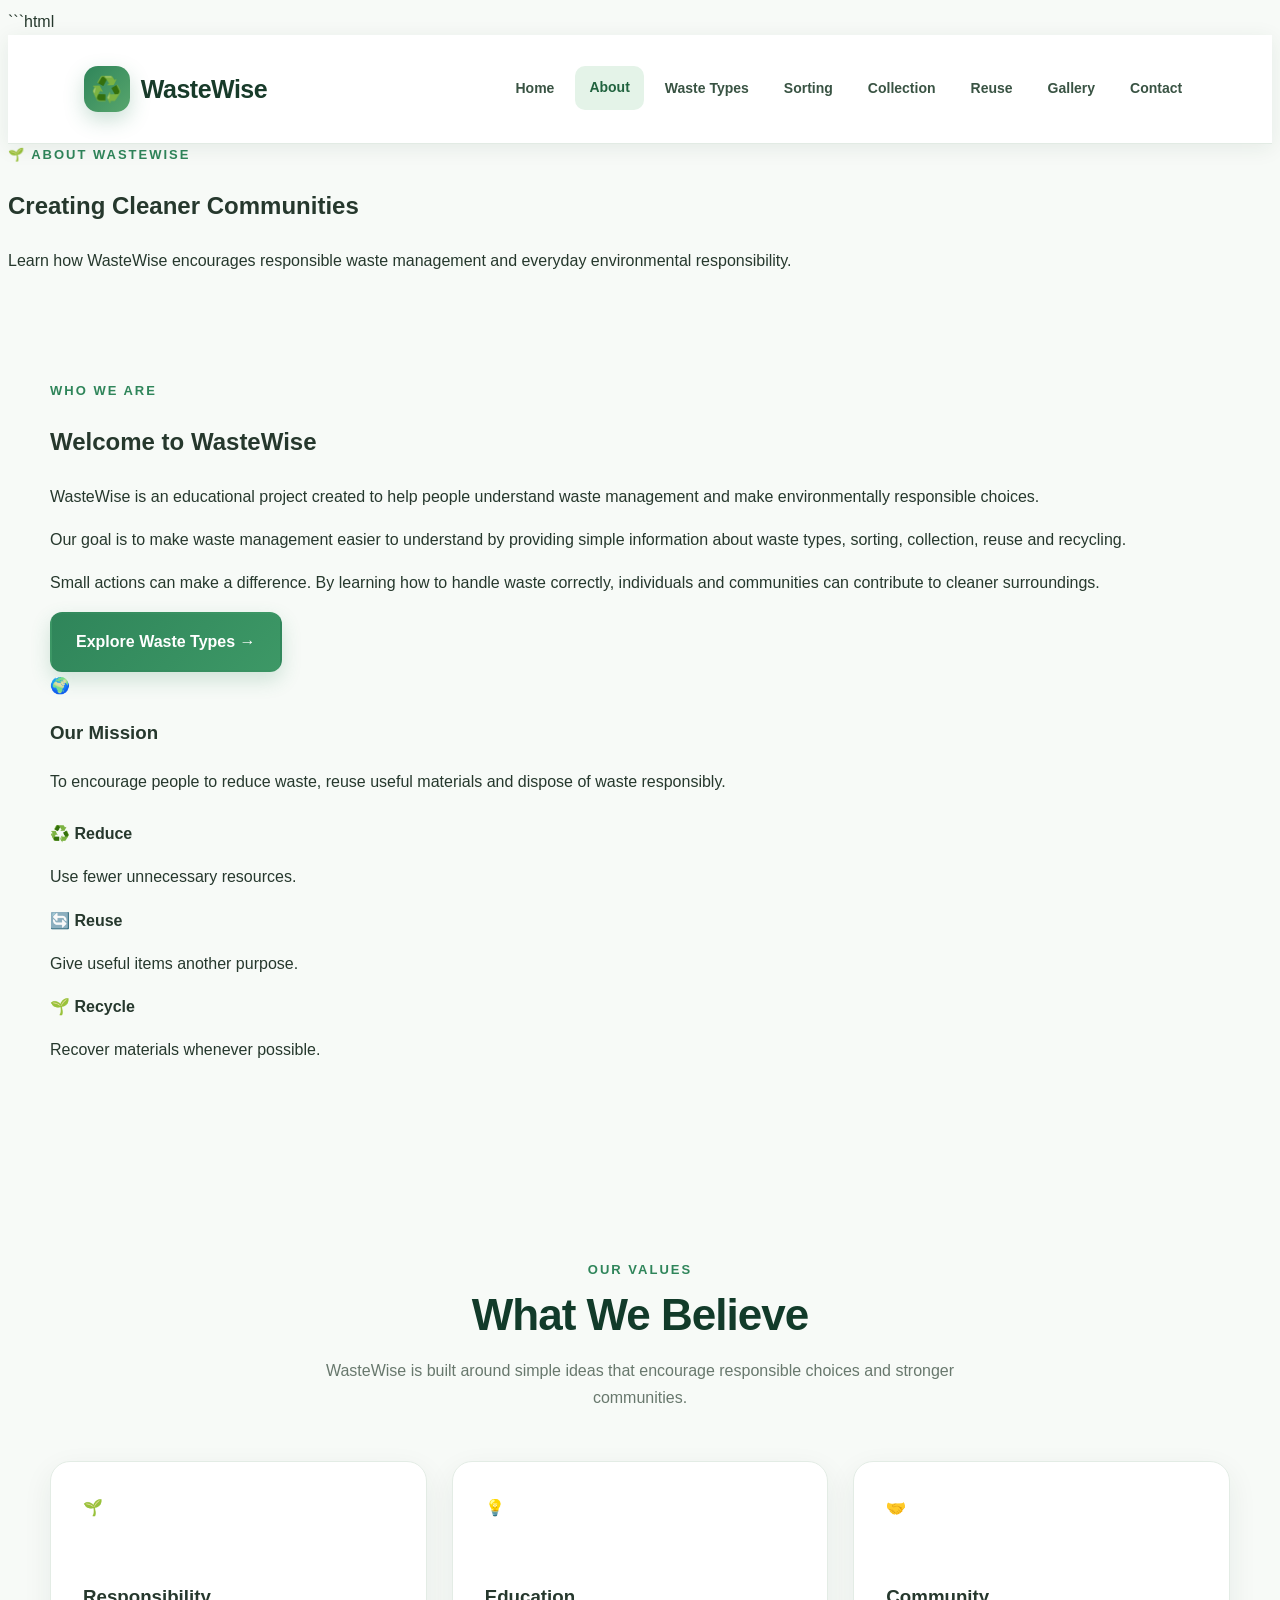
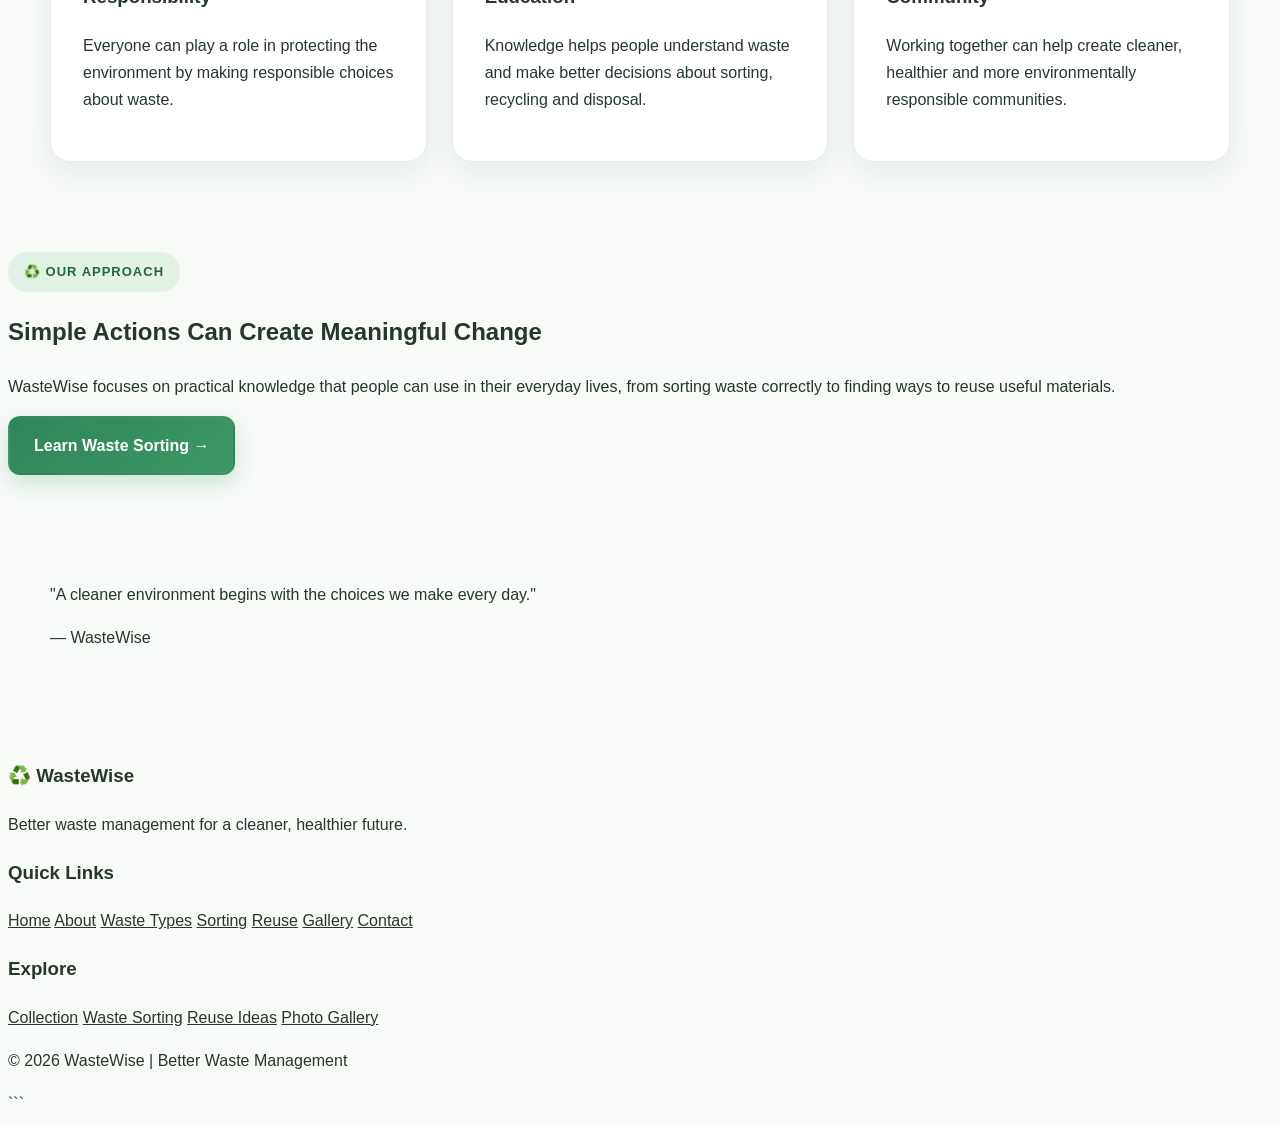
==== about.html @ 2acb81f8 "Revise about.html for improved content and layout Updated the about page to enhance content and stru" ====
```html
<!DOCTYPE html>
<html lang="en">

<head>
    <meta charset="UTF-8">
    <meta name="viewport" content="width=device-width, initial-scale=1.0">

    <meta name="description"
        content="Learn about WasteWise, an educational platform promoting responsible waste management, recycling, reuse and cleaner communities.">

    <title>WasteWise | About Us</title>

    <link rel="stylesheet" href="styles.css">
</head>

<body>

    <!-- ================= HEADER ================= -->

    <header class="header">

        <div class="logo">
            <span>♻️</span>
            <h1>WasteWise</h1>
        </div>

        <nav aria-label="Main navigation">
            <a href="index.html">Home</a>
            <a class="active" href="about.html">About</a>
            <a href="waste-types.html">Waste Types</a>
            <a href="sorting.html">Sorting</a>
            <a href="collection.html">Collection</a>
            <a href="reuse.html">Reuse</a>
            <a href="gallery.html">Gallery</a>
            <a href="contact.html">Contact</a>
        </nav>

    </header>


    <!-- ================= MAIN ================= -->

    <main>

        <!-- PAGE HERO -->

        <section class="page-banner">

            <span>🌱 ABOUT WASTEWISE</span>

            <h2>Creating Cleaner Communities</h2>

            <p>
                Learn how WasteWise encourages responsible waste
                management and everyday environmental responsibility.
            </p>

        </section>


        <!-- ================= INTRODUCTION ================= -->

        <section class="content two-column">

            <div>

                <span class="section-label">WHO WE ARE</span>

                <h2>Welcome to WasteWise</h2>

                <p>
                    WasteWise is an educational project created to help
                    people understand waste management and make
                    environmentally responsible choices.
                </p>

                <p>
                    Our goal is to make waste management easier to
                    understand by providing simple information about
                    waste types, sorting, collection, reuse and recycling.
                </p>

                <p>
                    Small actions can make a difference. By learning how
                    to handle waste correctly, individuals and communities
                    can contribute to cleaner surroundings.
                </p>

                <a href="waste-types.html" class="button">
                    Explore Waste Types →
                </a>

            </div>


            <div class="info-box">

                <div class="big-icon">🌍</div>

                <h3>Our Mission</h3>

                <p>
                    To encourage people to reduce waste, reuse useful
                    materials and dispose of waste responsibly.
                </p>

                <div style="margin-top: 25px;">

                    <strong>♻️ Reduce</strong>
                    <p>Use fewer unnecessary resources.</p>

                    <strong>🔄 Reuse</strong>
                    <p>Give useful items another purpose.</p>

                    <strong>🌱 Recycle</strong>
                    <p>Recover materials whenever possible.</p>

                </div>

            </div>

        </section>


        <!-- ================= VALUES ================= -->

        <section class="content">

            <div class="section-heading">

                <span>OUR VALUES</span>

                <h2>What We Believe</h2>

                <p>
                    WasteWise is built around simple ideas that encourage
                    responsible choices and stronger communities.
                </p>

            </div>


            <div class="cards">

                <!-- RESPONSIBILITY -->

                <article class="card">

                    <div class="card-icon">
                        🌱
                    </div>

                    <h3>Responsibility</h3>

                    <p>
                        Everyone can play a role in protecting the
                        environment by making responsible choices
                        about waste.
                    </p>

                </article>


                <!-- EDUCATION -->

                <article class="card">

                    <div class="card-icon">
                        💡
                    </div>

                    <h3>Education</h3>

                    <p>
                        Knowledge helps people understand waste and
                        make better decisions about sorting, recycling
                        and disposal.
                    </p>

                </article>


                <!-- COMMUNITY -->

                <article class="card">

                    <div class="card-icon">
                        🤝
                    </div>

                    <h3>Community</h3>

                    <p>
                        Working together can help create cleaner,
                        healthier and more environmentally responsible
                        communities.
                    </p>

                </article>

            </div>

        </section>


        <!-- ================= HOW WE HELP ================= -->

        <section class="green-section">

            <div>

                <span class="badge badge-light">
                    ♻️ OUR APPROACH
                </span>

                <h2>
                    Simple Actions Can Create Meaningful Change
                </h2>

                <p>
                    WasteWise focuses on practical knowledge that people
                    can use in their everyday lives, from sorting waste
                    correctly to finding ways to reuse useful materials.
                </p>

            </div>

            <a href="sorting.html" class="button white-button">
                Learn Waste Sorting →
            </a>

        </section>


        <!-- ================= QUOTE ================= -->

        <section class="content">

            <div class="quote-box">

                <p>
                    "A cleaner environment begins with the choices
                    we make every day."
                </p>

                <span>— WasteWise</span>

            </div>

        </section>

    </main>


    <!-- ================= FOOTER ================= -->

    <footer>

        <div class="footer-content">

            <div>

                <h3>♻️ WasteWise</h3>

                <p>
                    Better waste management for a cleaner,
                    healthier future.
                </p>

            </div>


            <div>

                <h3>Quick Links</h3>

                <a href="index.html">Home</a>
                <a href="about.html">About</a>
                <a href="waste-types.html">Waste Types</a>
                <a href="sorting.html">Sorting</a>
                <a href="reuse.html">Reuse</a>
                <a href="gallery.html">Gallery</a>
                <a href="contact.html">Contact</a>

            </div>


            <div>

                <h3>Explore</h3>

                <a href="collection.html">Collection</a>
                <a href="sorting.html">Waste Sorting</a>
                <a href="reuse.html">Reuse Ideas</a>
                <a href="gallery.html">Photo Gallery</a>

            </div>

        </div>


        <div class="copyright">

            <p>
                © 2026 WasteWise | Better Waste Management
            </p>

        </div>

    </footer>

</body>

</html>
```
---- styles.css ----
```css
/* =========================================================
   WASTEWISE
   MODERN ECO-FRIENDLY STYLESHEET
   ========================================================= */

/* ---------- RESET ---------- */

* {
    margin: 0;
    padding: 0;
    box-sizing: border-box;
}

html {
    scroll-behavior: smooth;
}

body {
    font-family: "Segoe UI", Arial, Helvetica, sans-serif;
    color: #26382d;
    background: #f7faf7;
    line-height: 1.7;
    overflow-x: hidden;
}

img {
    max-width: 100%;
    display: block;
}

a {
    color: inherit;
}

button,
input,
textarea,
select {
    font: inherit;
}


/* =========================================================
   HEADER
   ========================================================= */

.header {
    background: rgba(255, 255, 255, 0.96);
    color: #183b2a;
    padding: 16px 6%;
    display: flex;
    justify-content: space-between;
    align-items: center;
    gap: 30px;
    position: sticky;
    top: 0;
    z-index: 1000;
    border-bottom: 1px solid #e2ebe4;
    box-shadow: 0 4px 20px rgba(24, 59, 42, 0.08);
    backdrop-filter: blur(12px);
}

.logo {
    display: flex;
    align-items: center;
    gap: 11px;
}

.logo span {
    width: 46px;
    height: 46px;
    display: grid;
    place-items: center;
    background: linear-gradient(135deg, #2f855a, #58a66d);
    color: white;
    border-radius: 14px;
    font-size: 25px;
    box-shadow: 0 8px 20px rgba(47, 133, 90, 0.25);
}

.logo h1 {
    font-size: 25px;
    letter-spacing: -0.5px;
}

nav {
    display: flex;
    flex-wrap: wrap;
    justify-content: center;
    gap: 7px;
}

nav a {
    color: #395343;
    text-decoration: none;
    padding: 10px 14px;
    border-radius: 10px;
    font-size: 14px;
    font-weight: 700;
    transition: all 0.25s ease;
}

nav a:hover,
nav a.active {
    background: #e4f3e8;
    color: #21633f;
    transform: translateY(-1px);
}


/* =========================================================
   HERO
   ========================================================= */

.hero {
    min-height: 650px;
    padding: 90px 8%;
    display: flex;
    align-items: center;
    justify-content: space-between;
    gap: 60px;
    position: relative;
    overflow: hidden;
    background:
        radial-gradient(circle at 85% 20%, rgba(120, 184, 133, 0.18), transparent 30%),
        linear-gradient(135deg, #f0f9f2, #fbfdf8);
}

.hero::before {
    content: "";
    position: absolute;
    width: 350px;
    height: 350px;
    border-radius: 50%;
    background: rgba(74, 145, 91, 0.06);
    left: -150px;
    bottom: -150px;
}

.hero-content {
    max-width: 700px;
    position: relative;
    z-index: 2;
}

.badge {
    display: inline-flex;
    align-items: center;
    gap: 7px;
    background: #e2f2e5;
    color: #24663f;
    padding: 9px 16px;
    border-radius: 50px;
    font-size: 13px;
    font-weight: 800;
    letter-spacing: 1px;
    text-transform: uppercase;
}

.hero h2 {
    margin: 22px 0;
    font-size: clamp(44px, 7vw, 78px);
    line-height: 1;
    letter-spacing: -3px;
    color: #123b2a;
}

.hero h2 span {
    display: block;
    color: #2f855a;
}

.hero-content > p {
    max-width: 620px;
    font-size: 19px;
    color: #56675c;
}

.hero-buttons {
    margin-top: 32px;
    display: flex;
    flex-wrap: wrap;
    gap: 13px;
}


/* =========================================================
   BUTTONS
   ========================================================= */

.button {
    display: inline-flex;
    align-items: center;
    justify-content: center;
    gap: 8px;
    padding: 14px 24px;
    border-radius: 12px;
    background: linear-gradient(135deg, #2f855a, #3d9866);
    color: white;
    text-decoration: none;
    font-weight: 800;
    border: 2px solid transparent;
    box-shadow: 0 8px 20px rgba(47, 133, 90, 0.2);
    transition: all 0.25s ease;
}

.button:hover {
    transform: translateY(-3px);
    box-shadow: 0 13px 28px rgba(47, 133, 90, 0.28);
}

.button-light {
    background: white;
    color: #24633f;
    border: 2px solid #2f855a;
    box-shadow: none;
}

.button-light:hover {
    background: #eaf6ed;
}


/* =========================================================
   HERO ART
   ========================================================= */

.hero-art {
    width: 410px;
    height: 410px;
    flex-shrink: 0;
    border-radius: 50%;
    background:
        radial-gradient(circle at 35% 30%, #ffffff, transparent 20%),
        linear-gradient(145deg, #d9f0dd, #b9dfc2);
    position: relative;
    display: flex;
    align-items: center;
    justify-content: center;
    box-shadow:
        0 30px 70px rgba(18, 59, 42, 0.15),
        inset 0 0 0 14px rgba(255, 255, 255, 0.35);
    animation: float 5s ease-in-out infinite;
}

.earth {
    font-size: 150px;
    filter: drop-shadow(0 15px 15px rgba(18, 59, 42, 0.18));
}

.recycle-symbol {
    position: absolute;
    right: 28px;
    top: 35px;
    font-size: 65px;
    animation: spin 10s linear infinite;
}

.leaf {
    position: absolute;
    font-size: 50px;
}

.leaf-one {
    left: 35px;
    bottom: 75px;
}

.leaf-two {
    right: 55px;
    bottom: 45px;
}

@keyframes float {
    0%, 100% {
        transform: translateY(0);
    }
    50% {
        transform: translateY(-12px);
    }
}

@keyframes spin {
    from {
        transform: rotate(0);
    }
    to {
        transform: rotate(360deg);
    }
}


/* =========================================================
   CONTENT
   ========================================================= */

.content {
    max-width: 1180px;
    margin: auto;
    padding: 90px 25px;
}

.section-heading {
    text-align: center;
    max-width: 720px;
    margin: 0 auto 50px;
}

.section-heading > span,
.section-label,
.page-banner > span {
    color: #2f855a;
    font-size: 13px;
    font-weight: 800;
    letter-spacing: 2px;
    text-transform: uppercase;
}

.section-heading h2 {
    margin: 9px 0 14px;
    font-size: clamp(32px, 5vw, 44px);
    line-height: 1.15;
    color: #123b2a;
    letter-spacing: -1px;
}

.section-heading p {
    color: #68786d;
    font-size: 16px;
}


/* =========================================================
   CARDS
   ========================================================= */

.cards {
    display: grid;
    grid-template-columns: repeat(3, 1fr);
    gap: 25px;
}

.card {
    background: rgba(255, 255, 255, 0.95);
    padding: 32px;
    border-radius: 20px;
    box-shadow: 0 10px 30px rgba(18, 59, 42, 0.07);
    border: 1px solid #e3ece5;
    transition: all 0.3s ease;
    position: relative;
    overflow: hidden;
}

.card::before {
    content: "";
    position: absolute;
    top: 0;
    left: 0;
    width: 100%;
    height: 4px;
    background: linear-gradient(90deg, #2f855a, #83b96c);
    transform: scaleX(0);
    transform-origin: left;
    transition: transform 0.3s ease;
}

.card:hover {
    transform: translateY(-9px);
    box-shadow: 0 20px 40px rgba(18, 59, 42, 0.13);
}

.card:hover::before {
    transform: scaleX(1);
}

.card-icon {
    width: 68px;
    height: 68px;
    display: grid;
    place-it
```
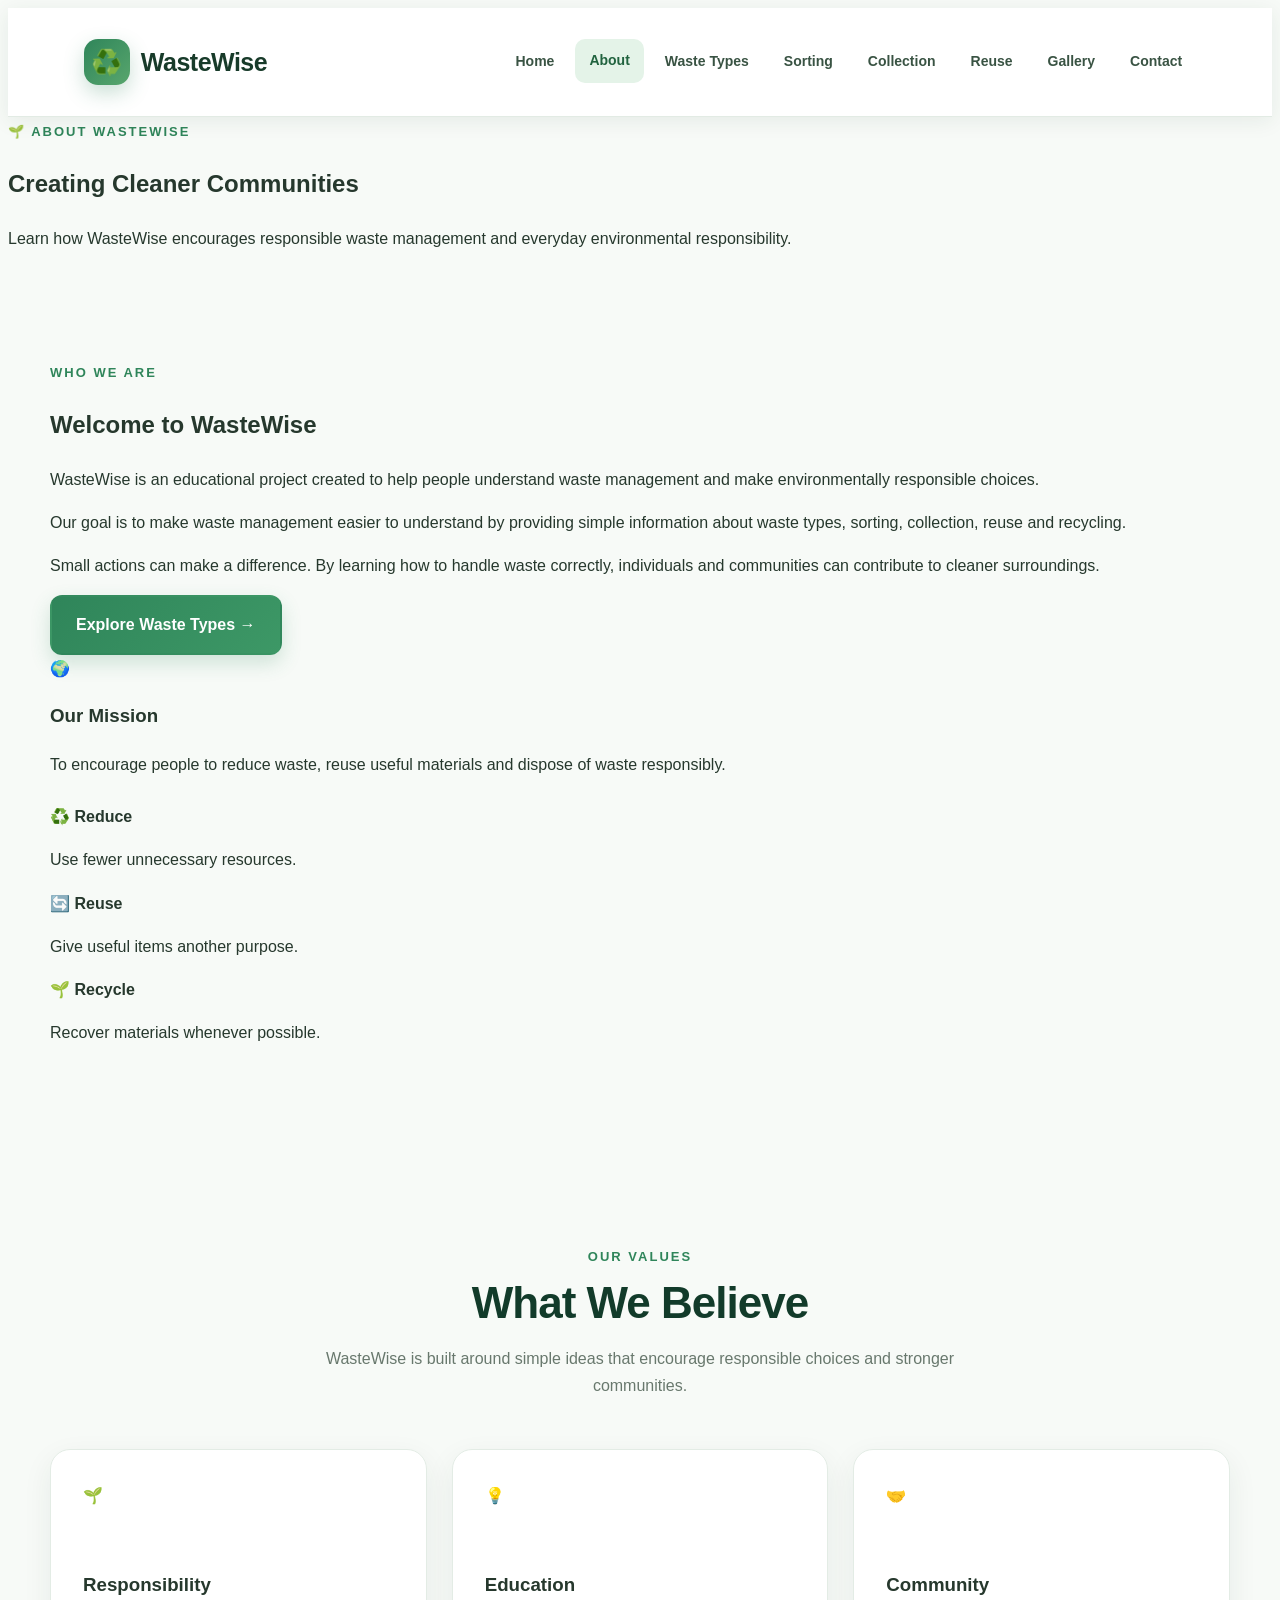
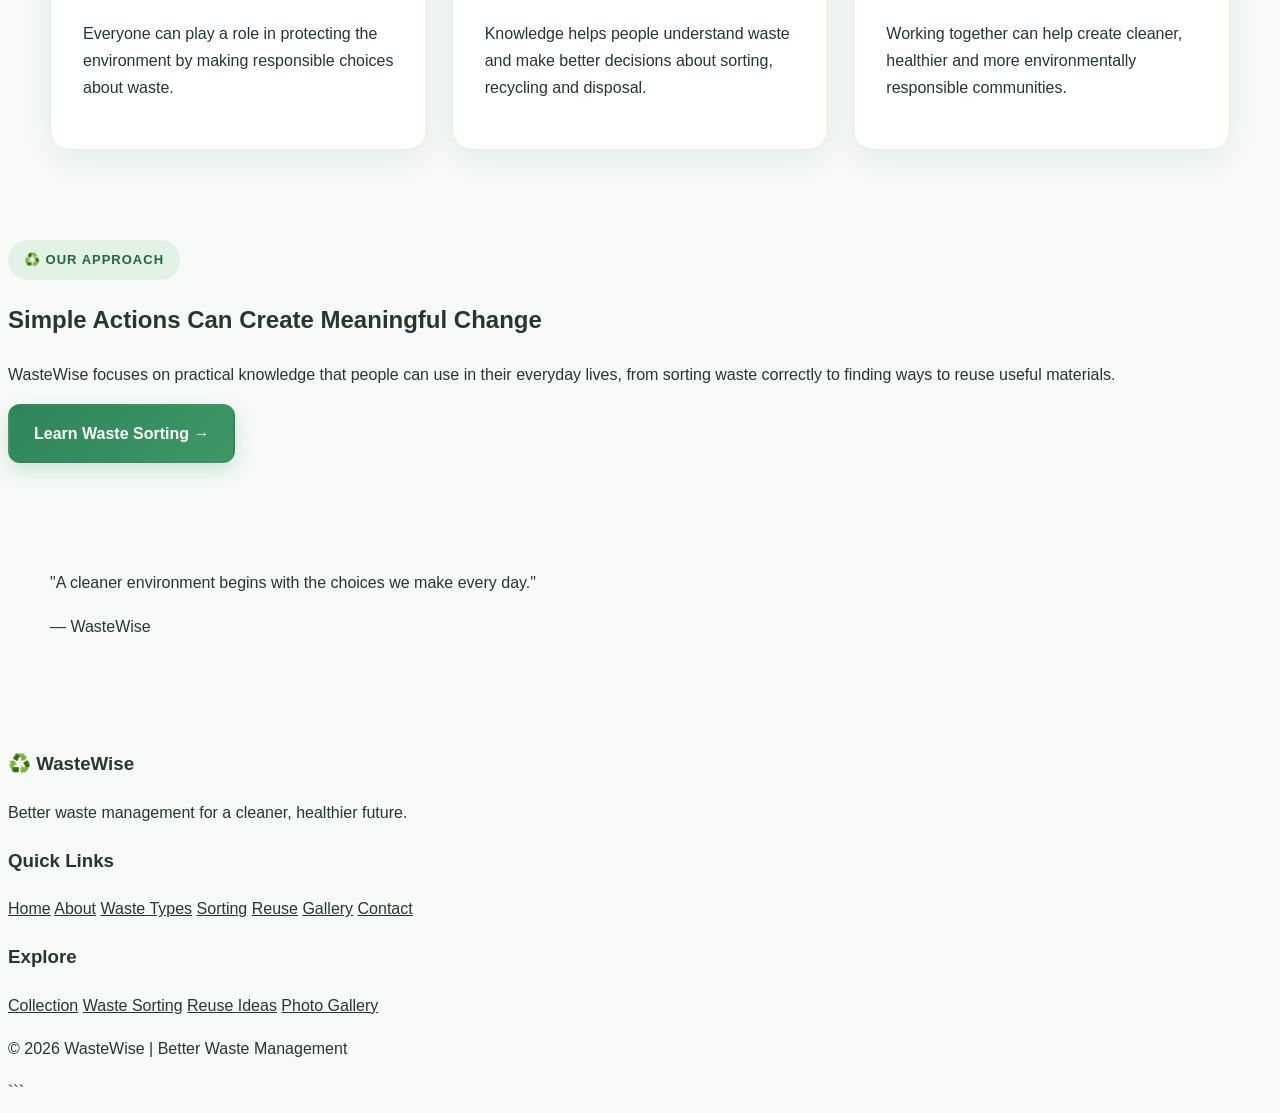
==== commit 21cfdb54: "Remove code block formatting from about.html" ====
--- a/about.html
+++ b/about.html
@@ -1,4 +1,4 @@
-```html
+
 <!DOCTYPE html>
 <html lang="en">
 
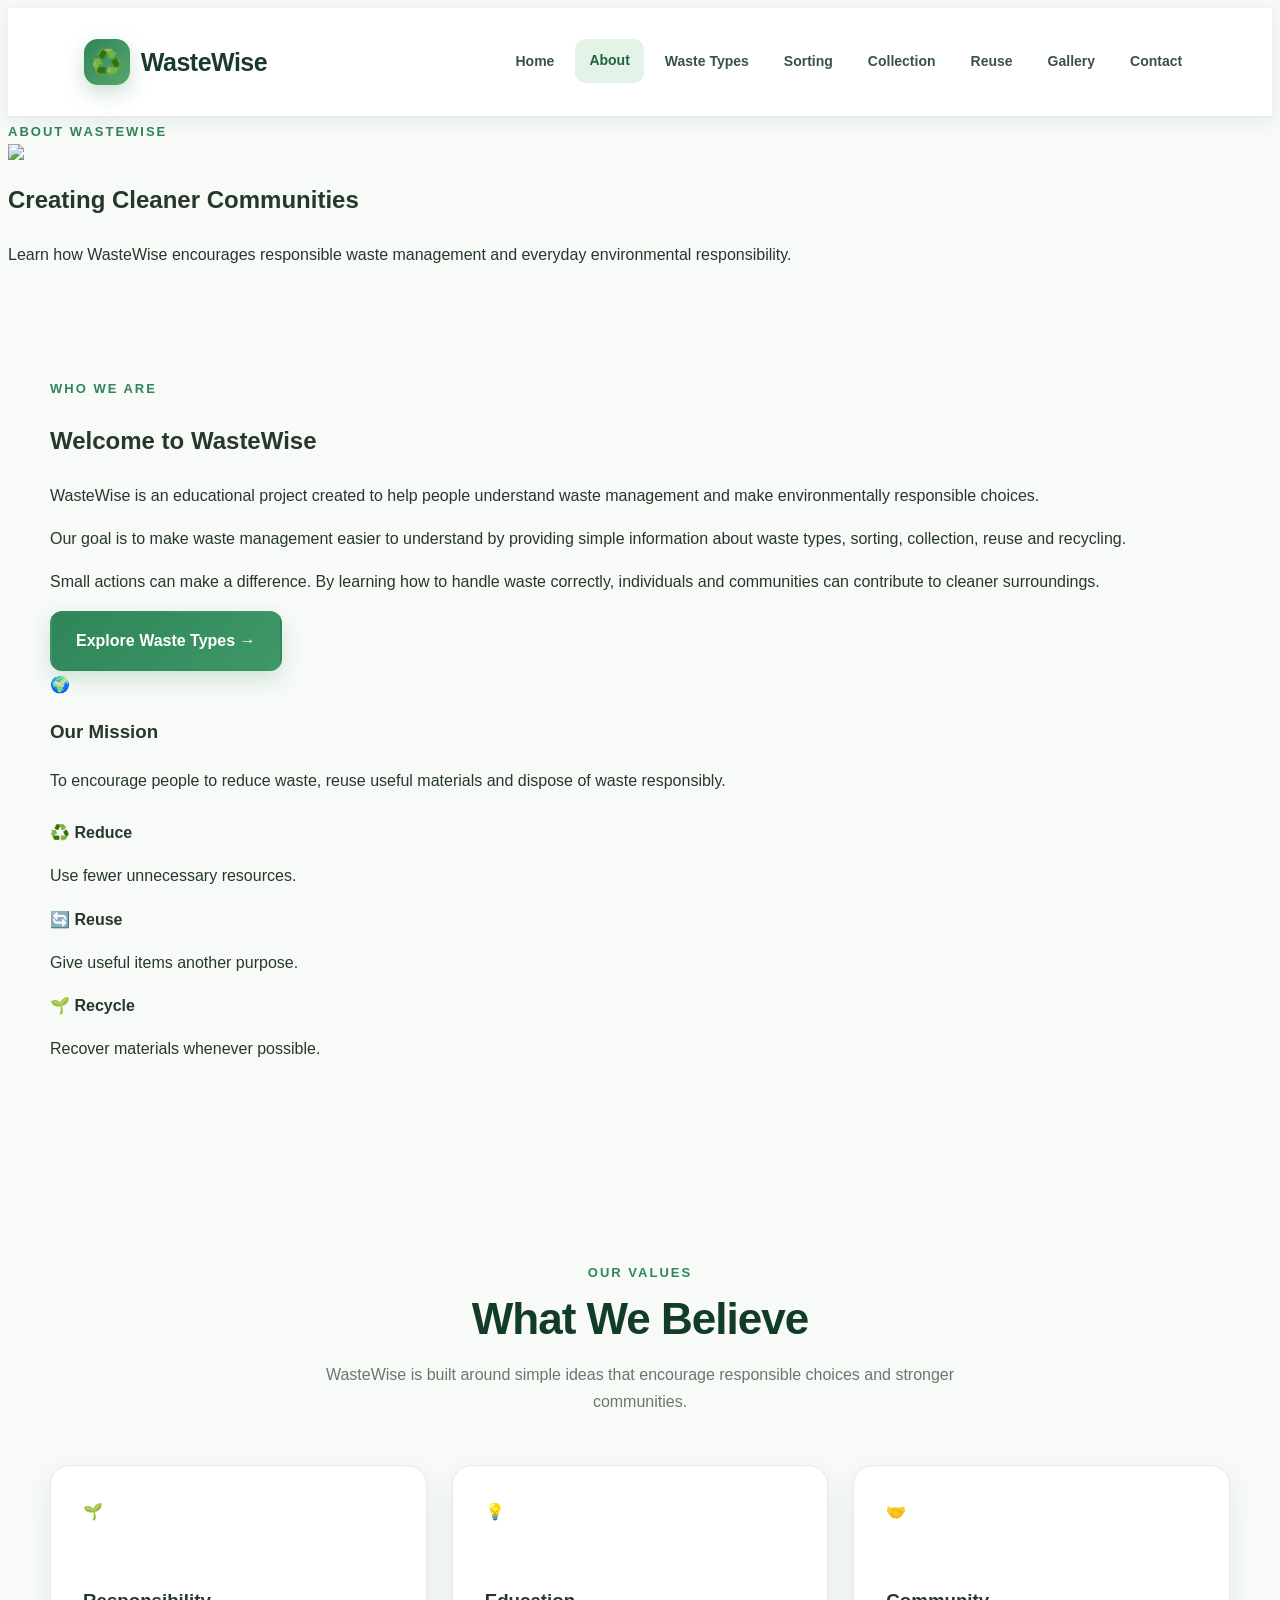
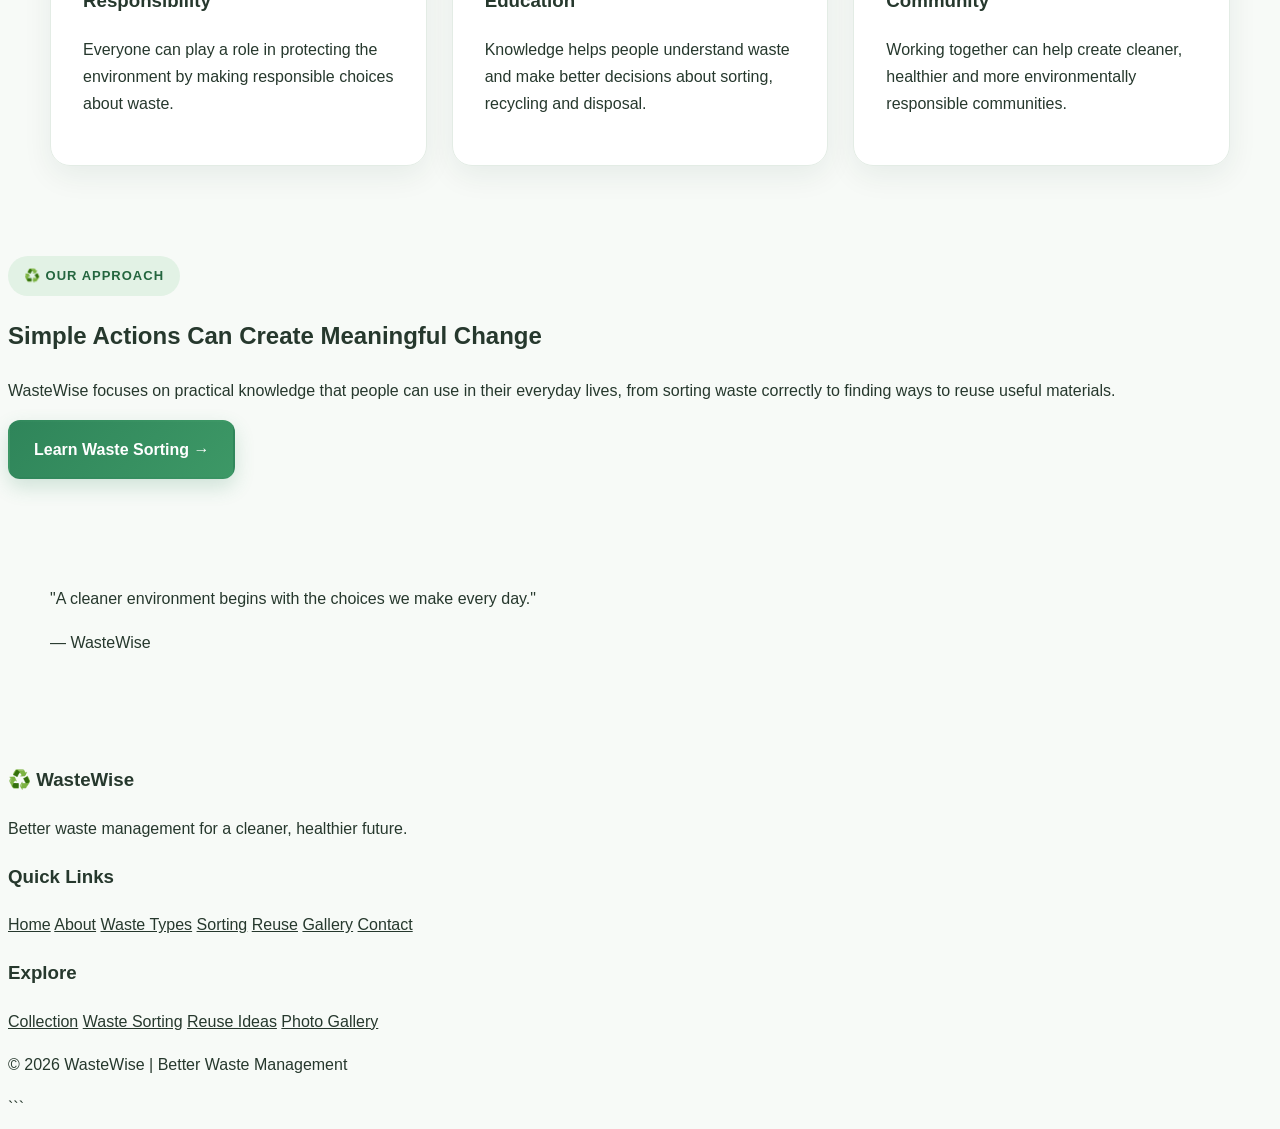
==== commit 05985d67: "Update ABOUT WASTEWISE section in about.html Removed emoji from the ABOUT WASTEWISE section and adde" ====
--- a/about.html
+++ b/about.html
@@ -47,8 +47,8 @@
 
         <section class="page-banner">
 
-            <span>🌱 ABOUT WASTEWISE</span>
-
+            <span>ABOUT WASTEWISE</span>
+<img src="https://encrypted-tbn0.gstatic.com/images?q=tbn:ANd9GcRUNq18SVHl4RK_Y_CMMd8hq0FpQwHWqnF8I0GeG8abMw&s=10">
             <h2>Creating Cleaner Communities</h2>
 
             <p>
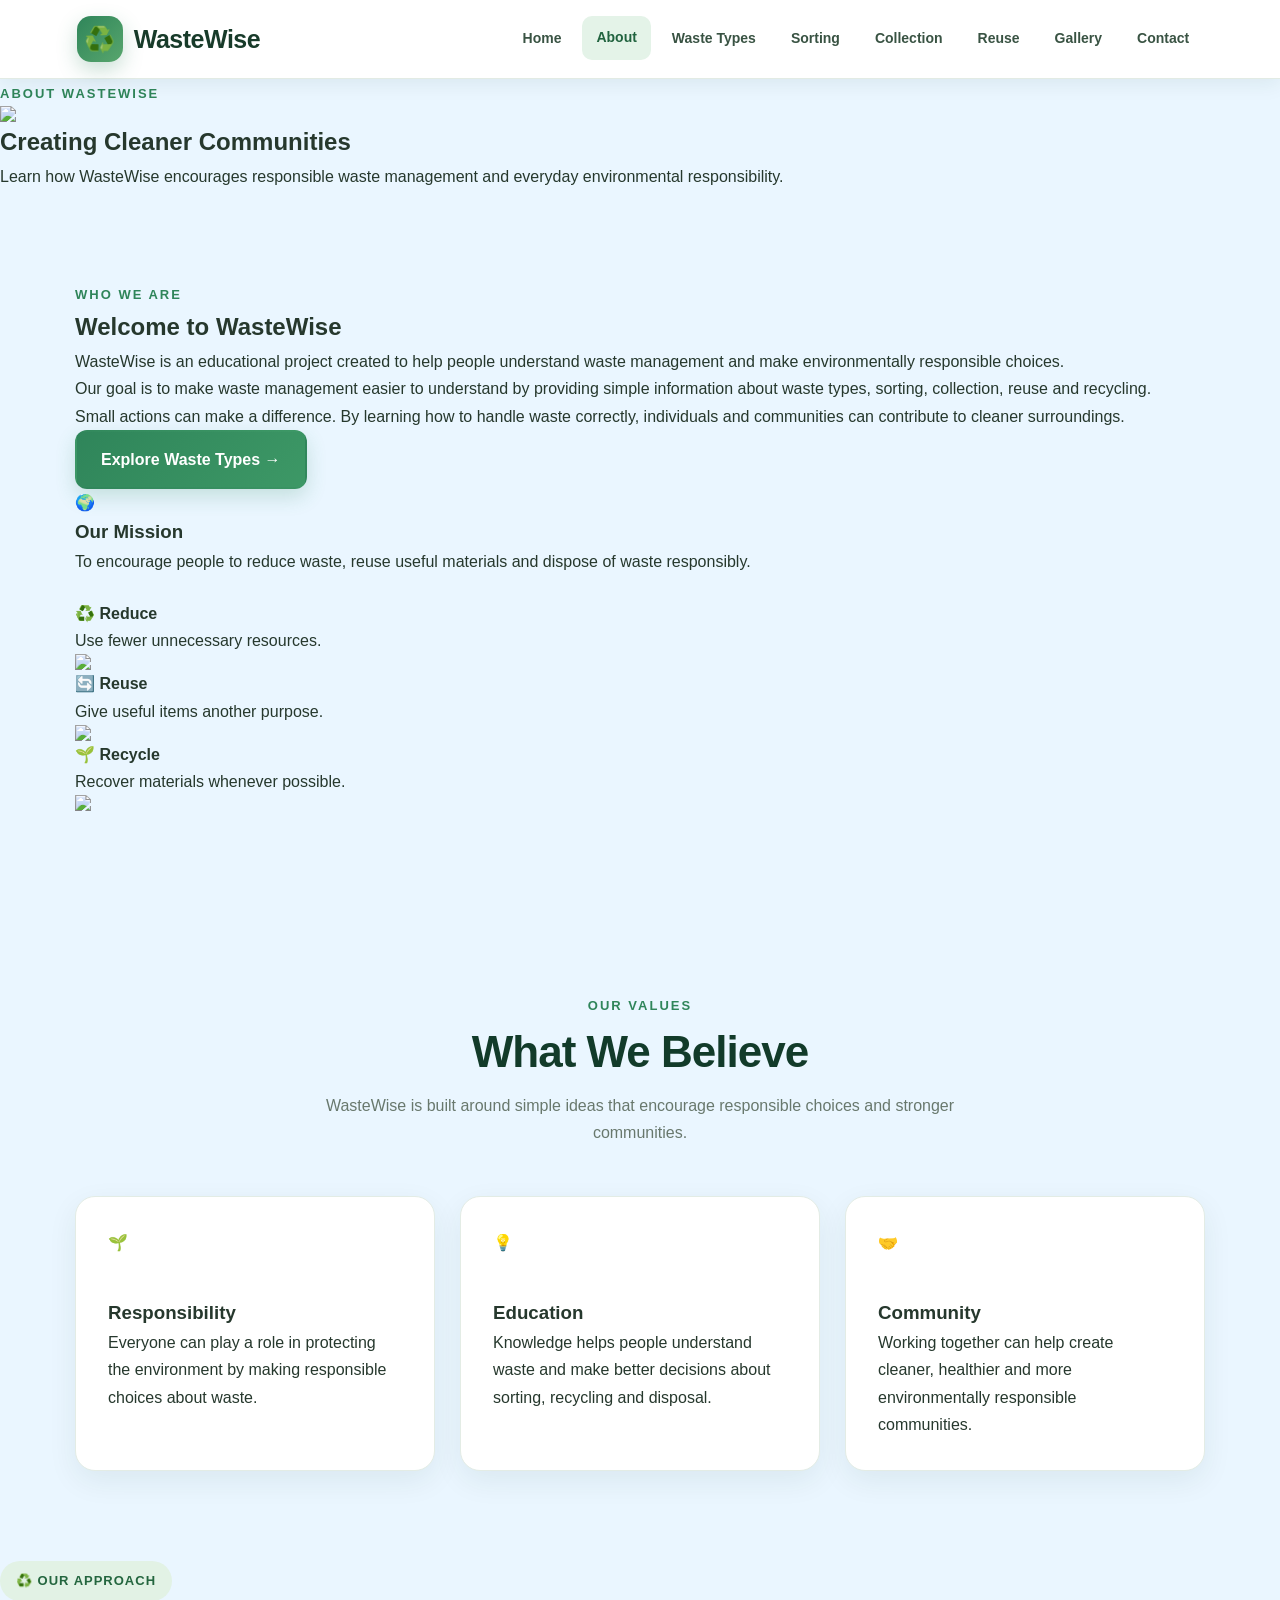
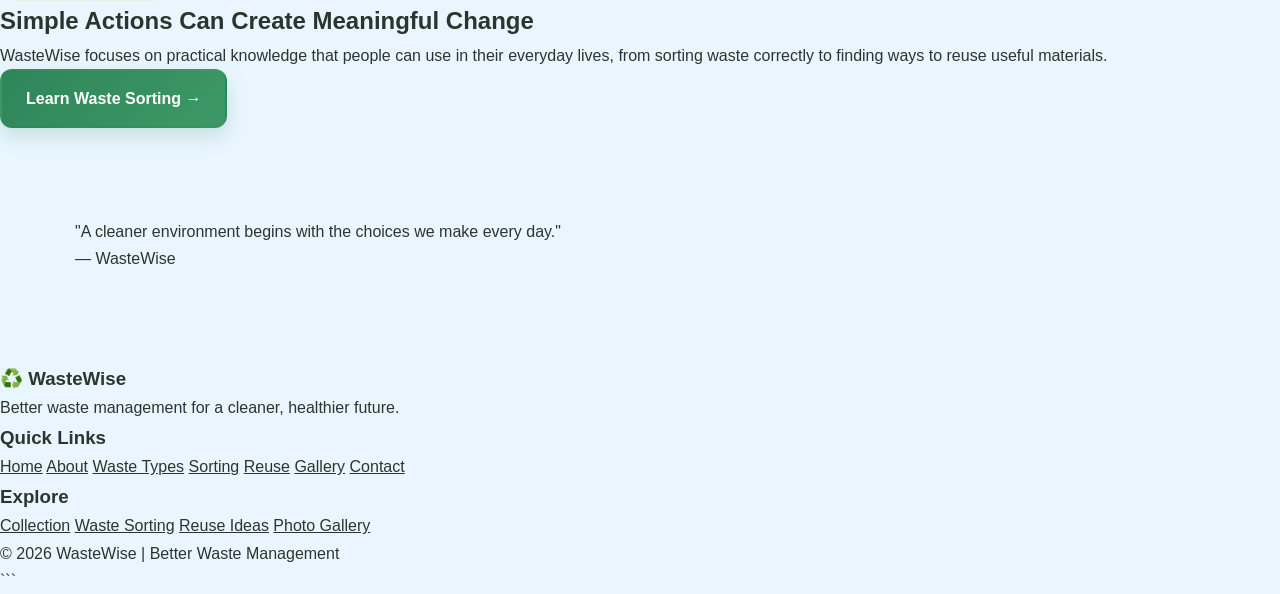
==== commit dc90413a: "Add images for Reduce, Reuse, and Recycle sections Added images to illustrate the concepts of Reduce" ====
--- a/about.html
+++ b/about.html
@@ -109,13 +109,13 @@
 
                     <strong>♻️ Reduce</strong>
                     <p>Use fewer unnecessary resources.</p>
-
+<img src="https://plus.unsplash.com/premium_photo-1725394914811-489517158d80?w=500&auto=format&fit=crop&q=60&ixlib=rb-4.1.0&ixid=M3wxMjA3fDB8MHxzZWFyY2h8MTN8fHdhc3RlJTIwb2YlMjBSZWR1Y2UlMjBpbWFnZXN8ZW58MHx8MHx8fDA%3D">
                     <strong>🔄 Reuse</strong>
                     <p>Give useful items another purpose.</p>
-
+<img src="https://encrypted-tbn0.gstatic.com/images?q=tbn:ANd9GcSFJnk0Rv8qyl9WDNXP_B0CjXSRigIPsgx_Llyh6IUiSw&s=10">
                     <strong>🌱 Recycle</strong>
                     <p>Recover materials whenever possible.</p>
-
+<img src="https://encrypted-tbn0.gstatic.com/images?q=tbn:ANd9GcR722qlA6U1UYxWycg8N8PKze1l2-P0S6ncdpdfuuEYtw&s=10">
                 </div>
 
             </div>
--- a/styles.css
+++ b/styles.css
@@ -1,4 +1,4 @@
-```css
+
 /* =========================================================
    WASTEWISE
    MODERN ECO-FRIENDLY STYLESHEET
@@ -19,7 +19,7 @@
 body {
     font-family: "Segoe UI", Arial, Helvetica, sans-serif;
     color: #26382d;
-    background: #f7faf7;
+    background: #eaf6ff;
     line-height: 1.7;
     overflow-x: hidden;
 }
@@ -123,8 +123,8 @@
     position: relative;
     overflow: hidden;
     background:
-        radial-gradient(circle at 85% 20%, rgba(120, 184, 133, 0.18), transparent 30%),
-        linear-gradient(135deg, #f0f9f2, #fbfdf8);
+        radial-gradient(circle at 85% 20%, rgba(120, 190, 230, 0.18), transparent 30%),
+        linear-gradient(135deg, #eaf6ff, #f7fcff);
 }
 
 .hero::before {
@@ -369,6 +369,9 @@
     transform: translateY(-9px);
     box-shadow: 0 20px 40px rgba(18, 59, 42, 0.13);
 }
+.card {
+    background: #ffffff;
+}
 
 .card:hover::before {
     transform: scaleX(1);
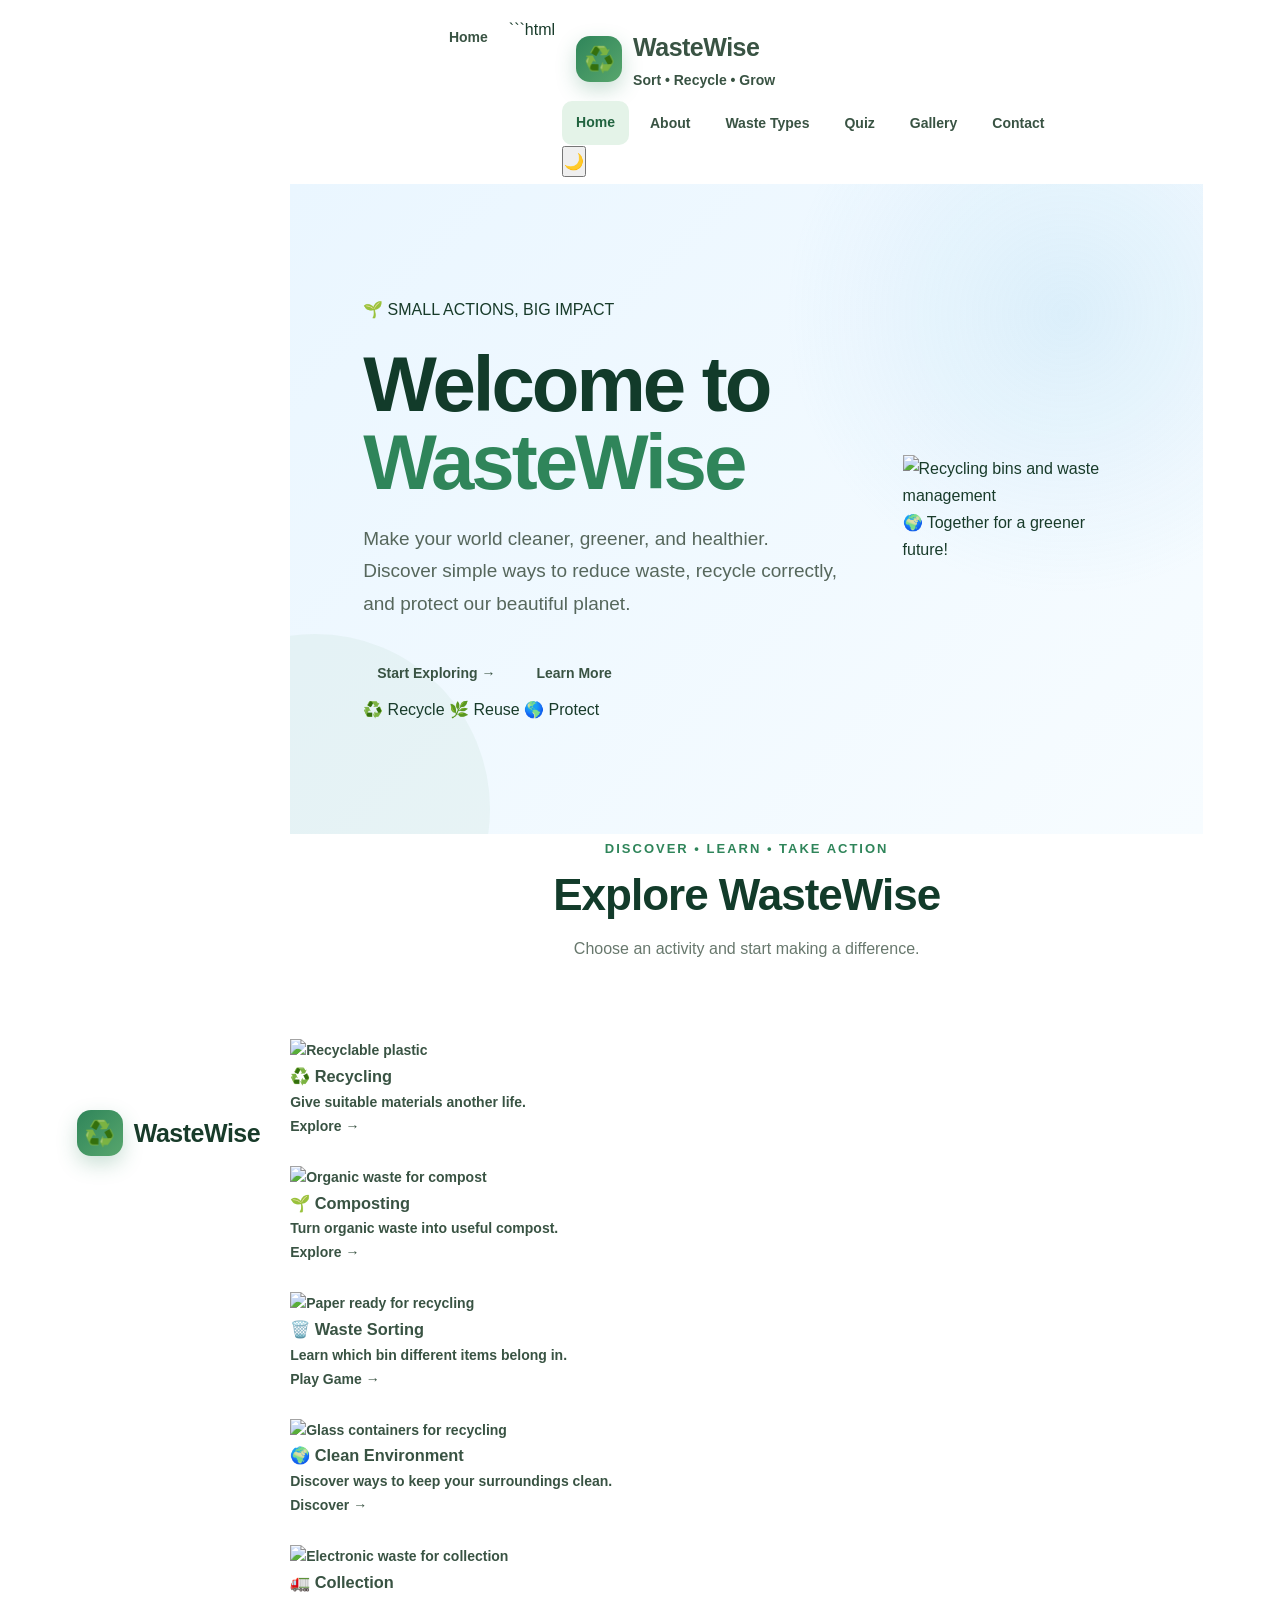
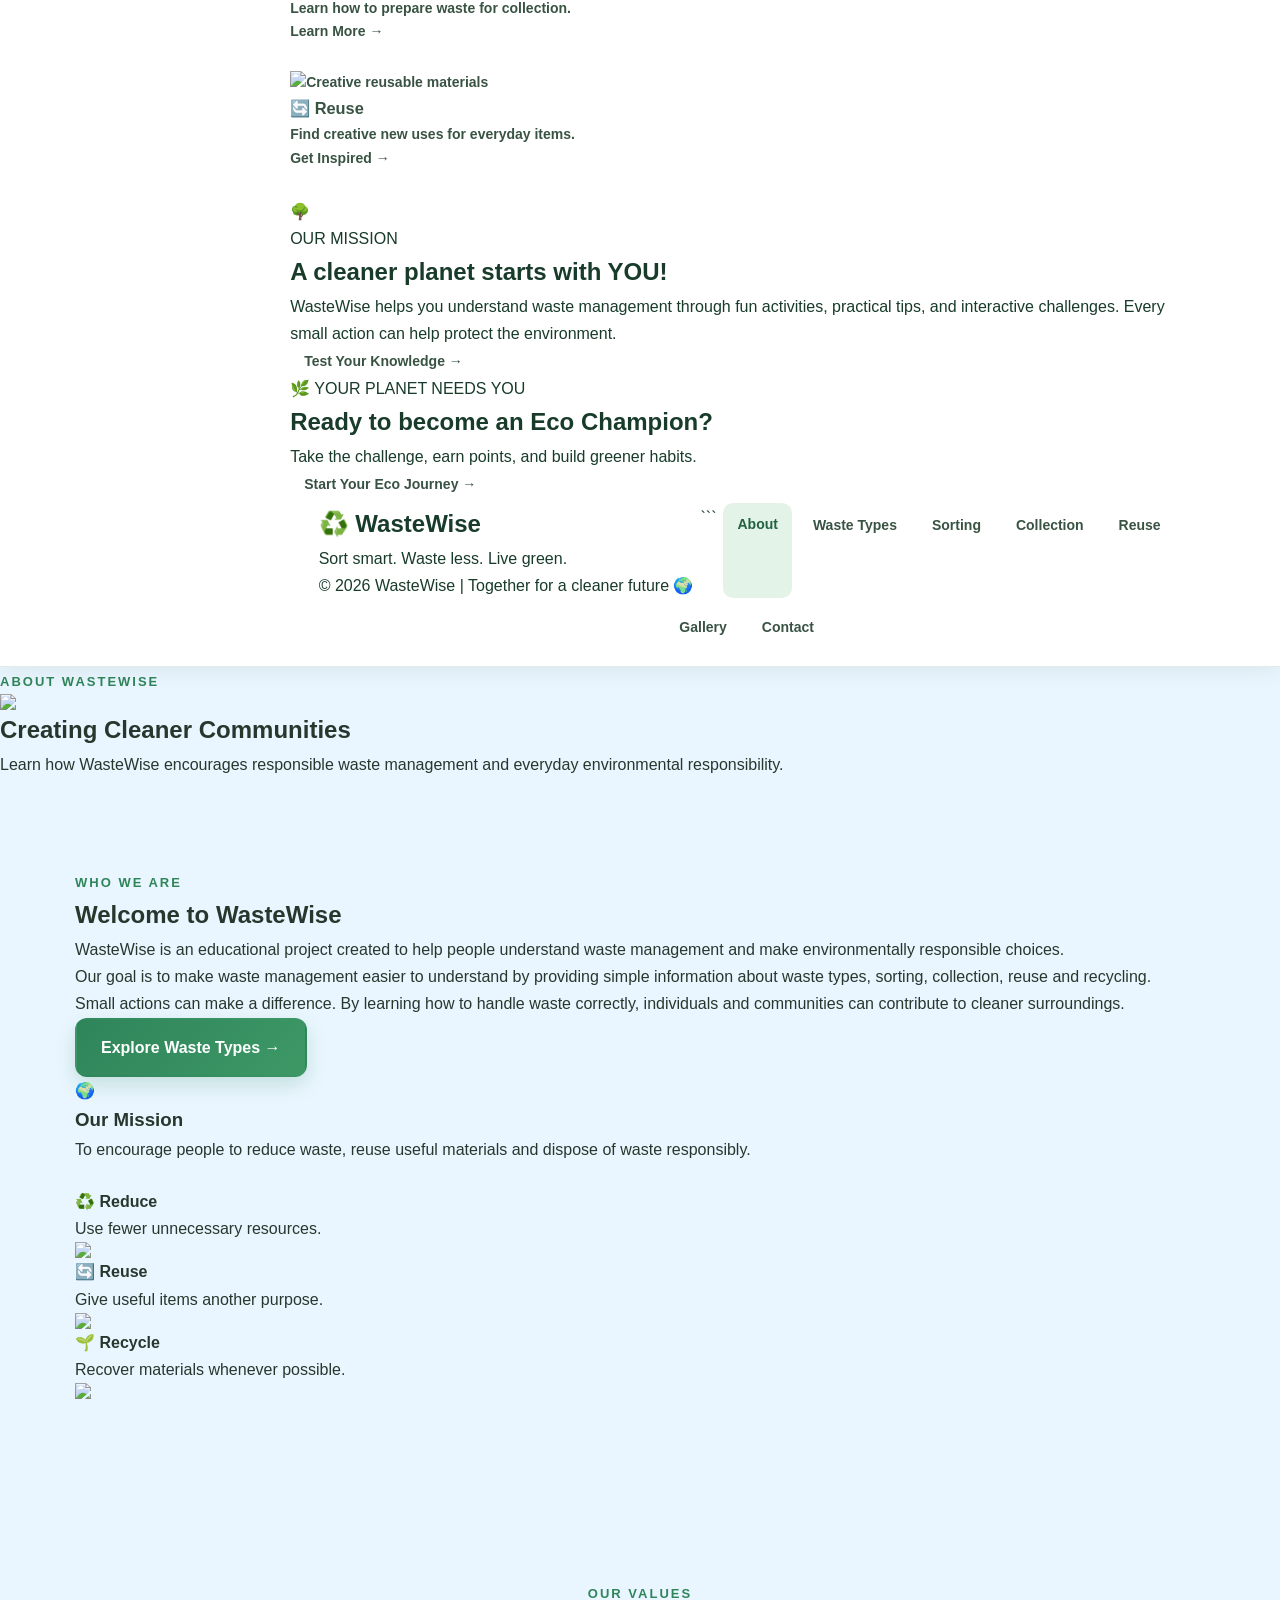
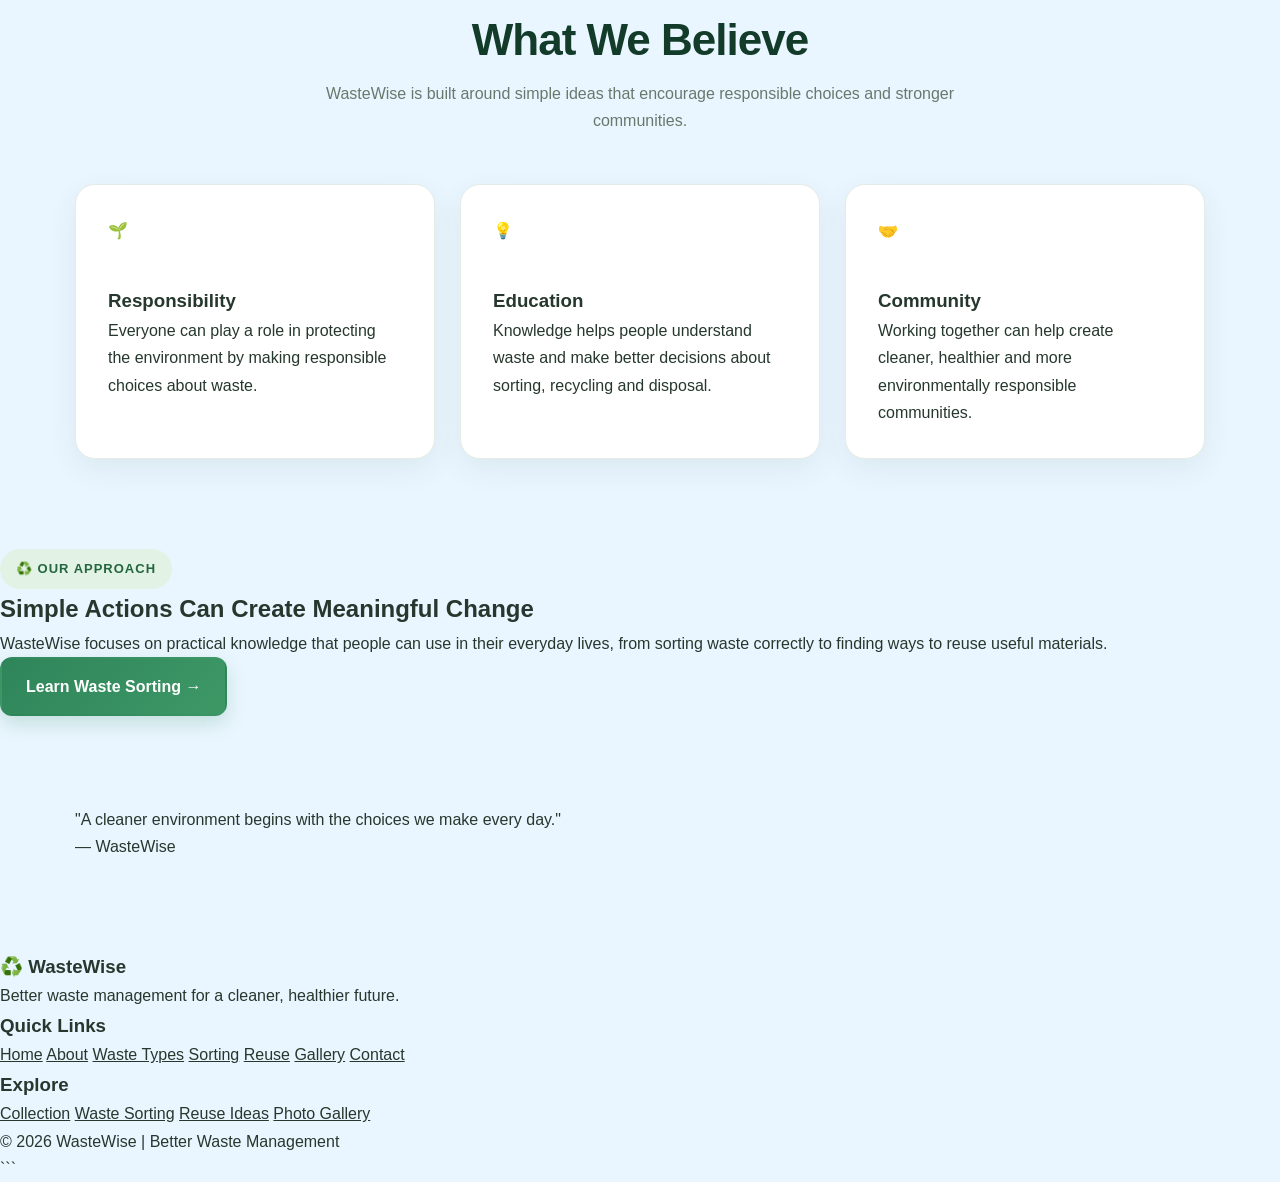
==== commit 96d2c0ff: "Add full HTML structure for WasteWise page Added a complete HTML structure for the WasteWise webpage" ====
--- a/about.html
+++ b/about.html
@@ -27,6 +27,200 @@
 
         <nav aria-label="Main navigation">
             <a href="index.html">Home</a>
+            ```html
+<!DOCTYPE html>
+<html lang="en">
+<head>
+    <meta charset="UTF-8">
+    <meta name="viewport" content="width=device-width, initial-scale=1.0">
+
+    <title>WasteWise | A Greener Future</title>
+
+    <link rel="stylesheet" href="styles.css">
+    <script src="script.js" defer></script>
+</head>
+
+<body>
+
+    <!-- NAVIGATION -->
+    <header class="navbar">
+        <a href="index.html" class="logo">
+            <span>♻️</span>
+            <div>
+                <h1>WasteWise</h1>
+                <p>Sort • Recycle • Grow</p>
+            </div>
+        </a>
+
+        <nav>
+            <a class="active" href="index.html">Home</a>
+            <a href="#about">About</a>
+            <a href="waste-types.html">Waste Types</a>
+            <a href="quiz.html">Quiz</a>
+            <a href="gallery.html">Gallery</a>
+            <a href="contact.html">Contact</a>
+        </nav>
+
+        <button id="themeToggle" class="theme-btn"
+                aria-label="Toggle dark mode">🌙</button>
+    </header>
+
+    <!-- HERO SECTION -->
+    <main>
+        <section class="hero">
+            <div class="hero-content">
+                <span class="tagline">🌱 SMALL ACTIONS, BIG IMPACT</span>
+
+                <h2>Welcome to <span>WasteWise</span></h2>
+
+                <p>
+                    Make your world cleaner, greener, and healthier.
+                    Discover simple ways to reduce waste, recycle correctly,
+                    and protect our beautiful planet.
+                </p>
+
+                <div class="hero-buttons">
+                    <a href="#explore" class="btn primary">
+                        Start Exploring →
+                    </a>
+
+                    <a href="#about" class="btn secondary">
+                        Learn More
+                    </a>
+                </div>
+
+                <div class="hero-facts">
+                    <span>♻️ Recycle</span>
+                    <span>🌿 Reuse</span>
+                    <span>🌎 Protect</span>
+                </div>
+            </div>
+
+            <div class="hero-image">
+                <img
+                    src="https://images.unsplash.com/photo-1532996122724-e3c354a0b15b?auto=format&fit=crop&w=1100&q=85"
+                    alt="Recycling bins and waste management">
+                <div class="image-note">
+                    🌍 Together for a greener future!
+                </div>
+            </div>
+        </section>
+
+        <!-- FEATURE CARDS -->
+        <section class="explore" id="explore">
+            <div class="section-heading">
+                <span>DISCOVER • LEARN • TAKE ACTION</span>
+                <h2>Explore WasteWise</h2>
+                <p>Choose an activity and start making a difference.</p>
+            </div>
+
+            <div class="card-grid">
+
+                <a class="feature-card recycling"
+                   href="waste-types.html">
+                    <img src="images/plastic.jpg" alt="Recyclable plastic">
+                    <div class="card-content">
+                        <h3>♻️ Recycling</h3>
+                        <p>Give suitable materials another life.</p>
+                        <span class="card-link">Explore →</span>
+                    </div>
+                </a>
+
+                <a class="feature-card composting"
+                   href="composting.html">
+                    <img src="images/organic.jpg" alt="Organic waste for compost">
+                    <div class="card-content">
+                        <h3>🌱 Composting</h3>
+                        <p>Turn organic waste into useful compost.</p>
+                        <span class="card-link">Explore →</span>
+                    </div>
+                </a>
+
+                <a class="feature-card sorting"
+                   href="sorting.html">
+                    <img src="images/paper.jpg" alt="Paper ready for recycling">
+                    <div class="card-content">
+                        <h3>🗑️ Waste Sorting</h3>
+                        <p>Learn which bin different items belong in.</p>
+                        <span class="card-link">Play Game →</span>
+                    </div>
+                </a>
+
+                <a class="feature-card environment"
+                   href="gallery.html">
+                    <img src="images/glass.jpg" alt="Glass containers for recycling">
+                    <div class="card-content">
+                        <h3>🌍 Clean Environment</h3>
+                        <p>Discover ways to keep your surroundings clean.</p>
+                        <span class="card-link">Discover →</span>
+                    </div>
+                </a>
+
+                <a class="feature-card collection"
+                   href="collection.html">
+                    <img src="images/ewaste.jpg" alt="Electronic waste for collection">
+                    <div class="card-content">
+                        <h3>🚛 Collection</h3>
+                        <p>Learn how to prepare waste for collection.</p>
+                        <span class="card-link">Learn More →</span>
+                    </div>
+                </a>
+
+                <a class="feature-card reuse"
+                   href="reuse.html">
+                    <img
+                        src="https://images.unsplash.com/photo-1531058020387-3be344556be6?auto=format&fit=crop&w=700&q=80"
+                        alt="Creative reusable materials">
+                    <div class="card-content">
+                        <h3>🔄 Reuse</h3>
+                        <p>Find creative new uses for everyday items.</p>
+                        <span class="card-link">Get Inspired →</span>
+                    </div>
+                </a>
+
+            </div>
+        </section>
+
+        <!-- ABOUT SECTION -->
+        <section class="about-section" id="about">
+            <div class="about-icon">🌳</div>
+
+            <div>
+                <span class="tagline">OUR MISSION</span>
+                <h2>A cleaner planet starts with <span>YOU!</span></h2>
+                <p>
+                    WasteWise helps you understand waste management
+                    through fun activities, practical tips, and interactive
+                    challenges. Every small action can help protect
+                    the environment.
+                </p>
+                <a href="quiz.html" class="btn primary">
+                    Test Your Knowledge →
+                </a>
+            </div>
+        </section>
+
+        <!-- CALL TO ACTION -->
+        <section class="challenge">
+            <span>🌿 YOUR PLANET NEEDS YOU</span>
+            <h2>Ready to become an Eco Champion?</h2>
+            <p>Take the challenge, earn points, and build greener habits.</p>
+            <a href="sorting.html" class="btn challenge-btn">
+                Start Your Eco Journey →
+            </a>
+        </section>
+    </main>
+
+    <!-- FOOTER -->
+    <footer>
+        <h2>♻️ WasteWise</h2>
+        <p>Sort smart. Waste less. Live green.</p>
+        <p>© 2026 WasteWise | Together for a cleaner future 🌍</p>
+    </footer>
+
+</body>
+</html>
+```
             <a class="active" href="about.html">About</a>
             <a href="waste-types.html">Waste Types</a>
             <a href="sorting.html">Sorting</a>
@@ -115,7 +309,7 @@
 <img src="https://encrypted-tbn0.gstatic.com/images?q=tbn:ANd9GcSFJnk0Rv8qyl9WDNXP_B0CjXSRigIPsgx_Llyh6IUiSw&s=10">
                     <strong>🌱 Recycle</strong>
                     <p>Recover materials whenever possible.</p>
-<img src="https://encrypted-tbn0.gstatic.com/images?q=tbn:ANd9GcR722qlA6U1UYxWycg8N8PKze1l2-P0S6ncdpdfuuEYtw&s=10">
+<img src="https://encrypted-tbn0.gstatic.com/images?q=tbn:ANd9GcQNKwoODtsF2yUhcl4LcnDqF2dVjzDg0wgFWbD85etNQQ&s=10">
                 </div>
 
             </div>
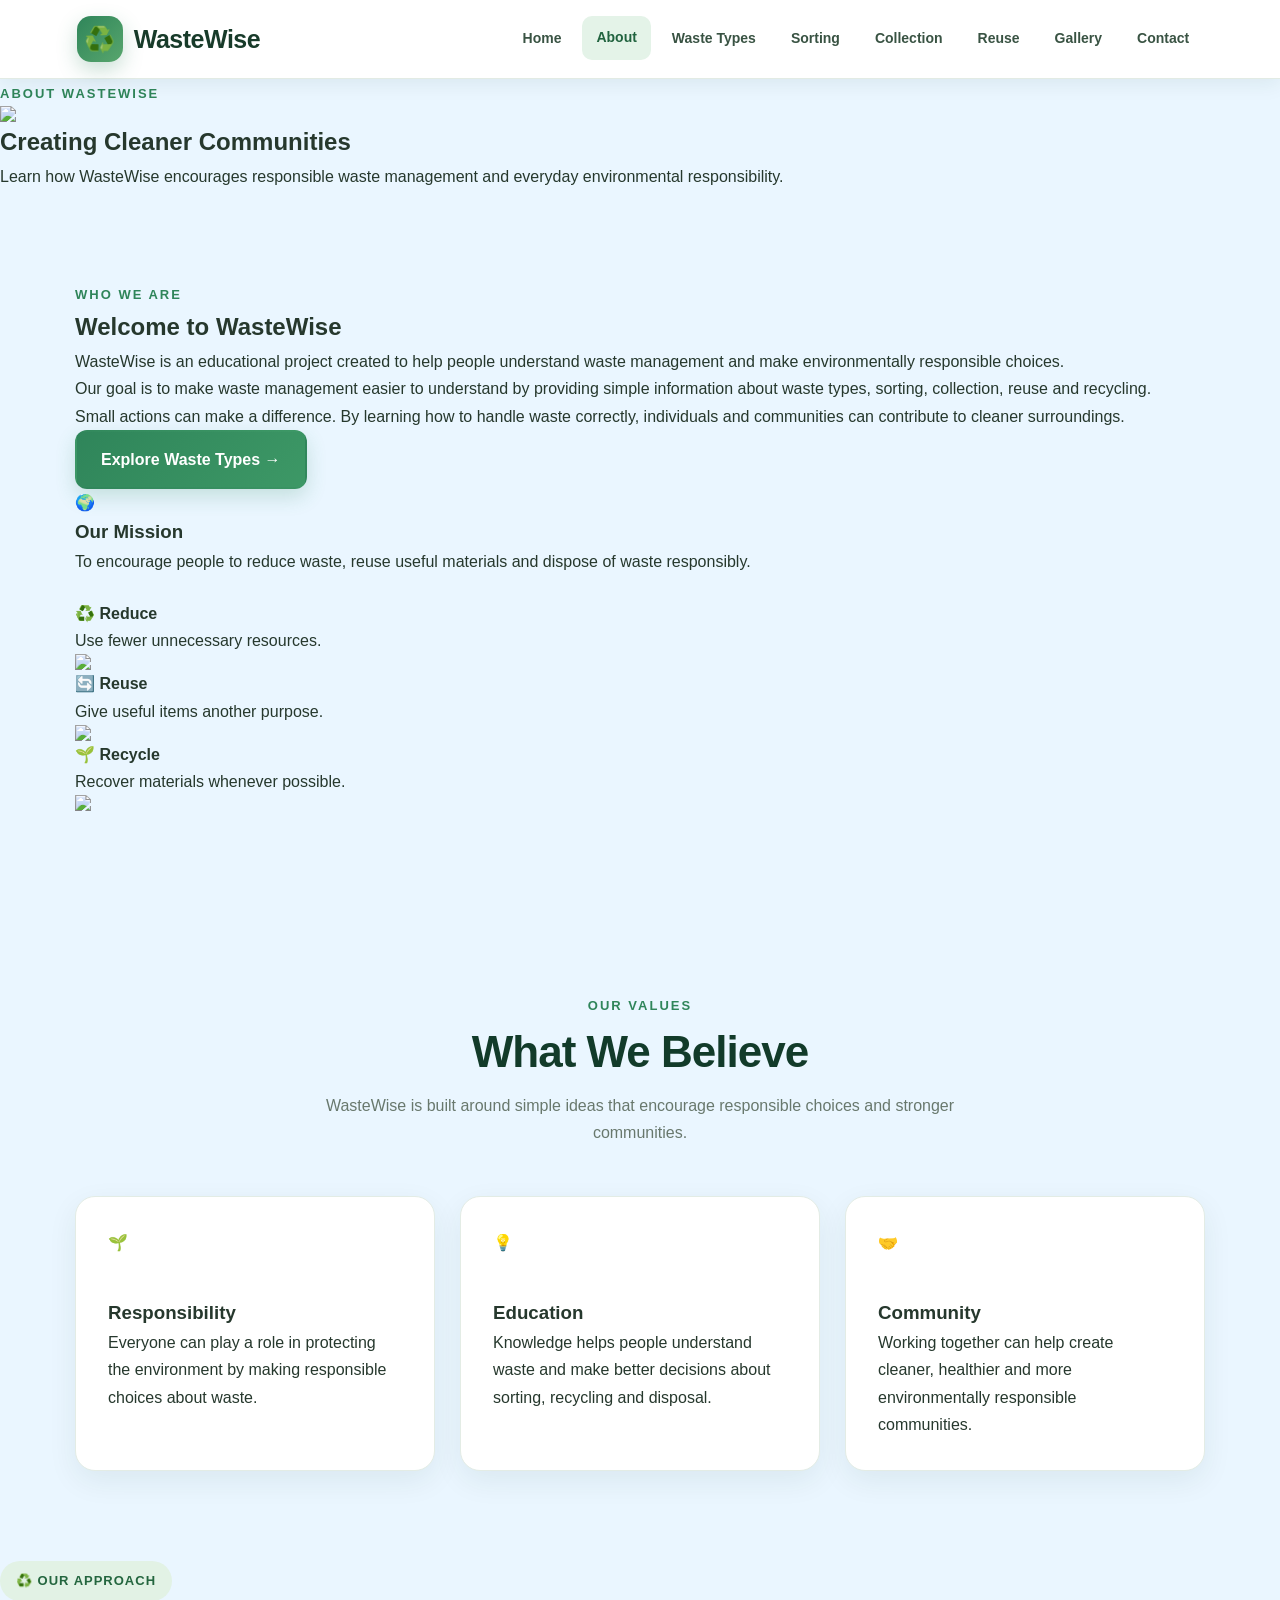
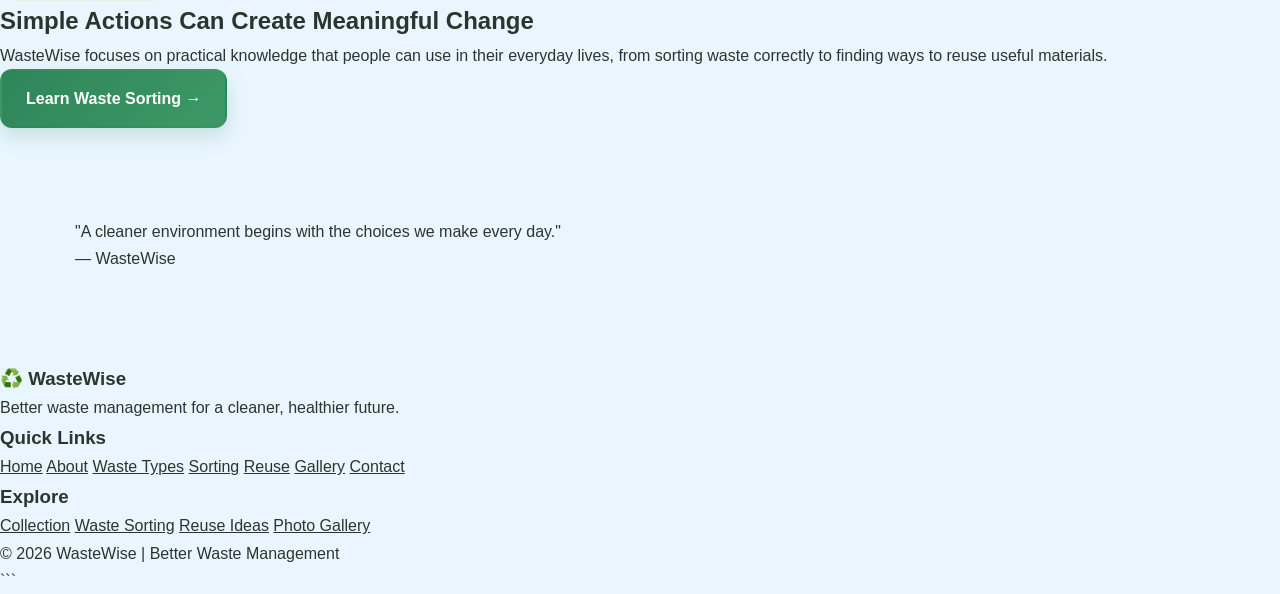
==== commit 0c6aab99: "Refactor about.html and update navigation links Removed the HTML structure from the about.html file " ====
--- a/about.html
+++ b/about.html
@@ -27,200 +27,7 @@
 
         <nav aria-label="Main navigation">
             <a href="index.html">Home</a>
-            ```html
-<!DOCTYPE html>
-<html lang="en">
-<head>
-    <meta charset="UTF-8">
-    <meta name="viewport" content="width=device-width, initial-scale=1.0">
-
-    <title>WasteWise | A Greener Future</title>
-
-    <link rel="stylesheet" href="styles.css">
-    <script src="script.js" defer></script>
-</head>
-
-<body>
-
-    <!-- NAVIGATION -->
-    <header class="navbar">
-        <a href="index.html" class="logo">
-            <span>♻️</span>
-            <div>
-                <h1>WasteWise</h1>
-                <p>Sort • Recycle • Grow</p>
-            </div>
-        </a>
-
-        <nav>
-            <a class="active" href="index.html">Home</a>
-            <a href="#about">About</a>
-            <a href="waste-types.html">Waste Types</a>
-            <a href="quiz.html">Quiz</a>
-            <a href="gallery.html">Gallery</a>
-            <a href="contact.html">Contact</a>
-        </nav>
-
-        <button id="themeToggle" class="theme-btn"
-                aria-label="Toggle dark mode">🌙</button>
-    </header>
-
-    <!-- HERO SECTION -->
-    <main>
-        <section class="hero">
-            <div class="hero-content">
-                <span class="tagline">🌱 SMALL ACTIONS, BIG IMPACT</span>
-
-                <h2>Welcome to <span>WasteWise</span></h2>
-
-                <p>
-                    Make your world cleaner, greener, and healthier.
-                    Discover simple ways to reduce waste, recycle correctly,
-                    and protect our beautiful planet.
-                </p>
-
-                <div class="hero-buttons">
-                    <a href="#explore" class="btn primary">
-                        Start Exploring →
-                    </a>
-
-                    <a href="#about" class="btn secondary">
-                        Learn More
-                    </a>
-                </div>
-
-                <div class="hero-facts">
-                    <span>♻️ Recycle</span>
-                    <span>🌿 Reuse</span>
-                    <span>🌎 Protect</span>
-                </div>
-            </div>
-
-            <div class="hero-image">
-                <img
-                    src="https://images.unsplash.com/photo-1532996122724-e3c354a0b15b?auto=format&fit=crop&w=1100&q=85"
-                    alt="Recycling bins and waste management">
-                <div class="image-note">
-                    🌍 Together for a greener future!
-                </div>
-            </div>
-        </section>
-
-        <!-- FEATURE CARDS -->
-        <section class="explore" id="explore">
-            <div class="section-heading">
-                <span>DISCOVER • LEARN • TAKE ACTION</span>
-                <h2>Explore WasteWise</h2>
-                <p>Choose an activity and start making a difference.</p>
-            </div>
-
-            <div class="card-grid">
-
-                <a class="feature-card recycling"
-                   href="waste-types.html">
-                    <img src="images/plastic.jpg" alt="Recyclable plastic">
-                    <div class="card-content">
-                        <h3>♻️ Recycling</h3>
-                        <p>Give suitable materials another life.</p>
-                        <span class="card-link">Explore →</span>
-                    </div>
-                </a>
-
-                <a class="feature-card composting"
-                   href="composting.html">
-                    <img src="images/organic.jpg" alt="Organic waste for compost">
-                    <div class="card-content">
-                        <h3>🌱 Composting</h3>
-                        <p>Turn organic waste into useful compost.</p>
-                        <span class="card-link">Explore →</span>
-                    </div>
-                </a>
-
-                <a class="feature-card sorting"
-                   href="sorting.html">
-                    <img src="images/paper.jpg" alt="Paper ready for recycling">
-                    <div class="card-content">
-                        <h3>🗑️ Waste Sorting</h3>
-                        <p>Learn which bin different items belong in.</p>
-                        <span class="card-link">Play Game →</span>
-                    </div>
-                </a>
-
-                <a class="feature-card environment"
-                   href="gallery.html">
-                    <img src="images/glass.jpg" alt="Glass containers for recycling">
-                    <div class="card-content">
-                        <h3>🌍 Clean Environment</h3>
-                        <p>Discover ways to keep your surroundings clean.</p>
-                        <span class="card-link">Discover →</span>
-                    </div>
-                </a>
-
-                <a class="feature-card collection"
-                   href="collection.html">
-                    <img src="images/ewaste.jpg" alt="Electronic waste for collection">
-                    <div class="card-content">
-                        <h3>🚛 Collection</h3>
-                        <p>Learn how to prepare waste for collection.</p>
-                        <span class="card-link">Learn More →</span>
-                    </div>
-                </a>
-
-                <a class="feature-card reuse"
-                   href="reuse.html">
-                    <img
-                        src="https://images.unsplash.com/photo-1531058020387-3be344556be6?auto=format&fit=crop&w=700&q=80"
-                        alt="Creative reusable materials">
-                    <div class="card-content">
-                        <h3>🔄 Reuse</h3>
-                        <p>Find creative new uses for everyday items.</p>
-                        <span class="card-link">Get Inspired →</span>
-                    </div>
-                </a>
-
-            </div>
-        </section>
-
-        <!-- ABOUT SECTION -->
-        <section class="about-section" id="about">
-            <div class="about-icon">🌳</div>
-
-            <div>
-                <span class="tagline">OUR MISSION</span>
-                <h2>A cleaner planet starts with <span>YOU!</span></h2>
-                <p>
-                    WasteWise helps you understand waste management
-                    through fun activities, practical tips, and interactive
-                    challenges. Every small action can help protect
-                    the environment.
-                </p>
-                <a href="quiz.html" class="btn primary">
-                    Test Your Knowledge →
-                </a>
-            </div>
-        </section>
-
-        <!-- CALL TO ACTION -->
-        <section class="challenge">
-            <span>🌿 YOUR PLANET NEEDS YOU</span>
-            <h2>Ready to become an Eco Champion?</h2>
-            <p>Take the challenge, earn points, and build greener habits.</p>
-            <a href="sorting.html" class="btn challenge-btn">
-                Start Your Eco Journey →
-            </a>
-        </section>
-    </main>
-
-    <!-- FOOTER -->
-    <footer>
-        <h2>♻️ WasteWise</h2>
-        <p>Sort smart. Waste less. Live green.</p>
-        <p>© 2026 WasteWise | Together for a cleaner future 🌍</p>
-    </footer>
-
-</body>
-</html>
-```
+  
             <a class="active" href="about.html">About</a>
             <a href="waste-types.html">Waste Types</a>
             <a href="sorting.html">Sorting</a>
